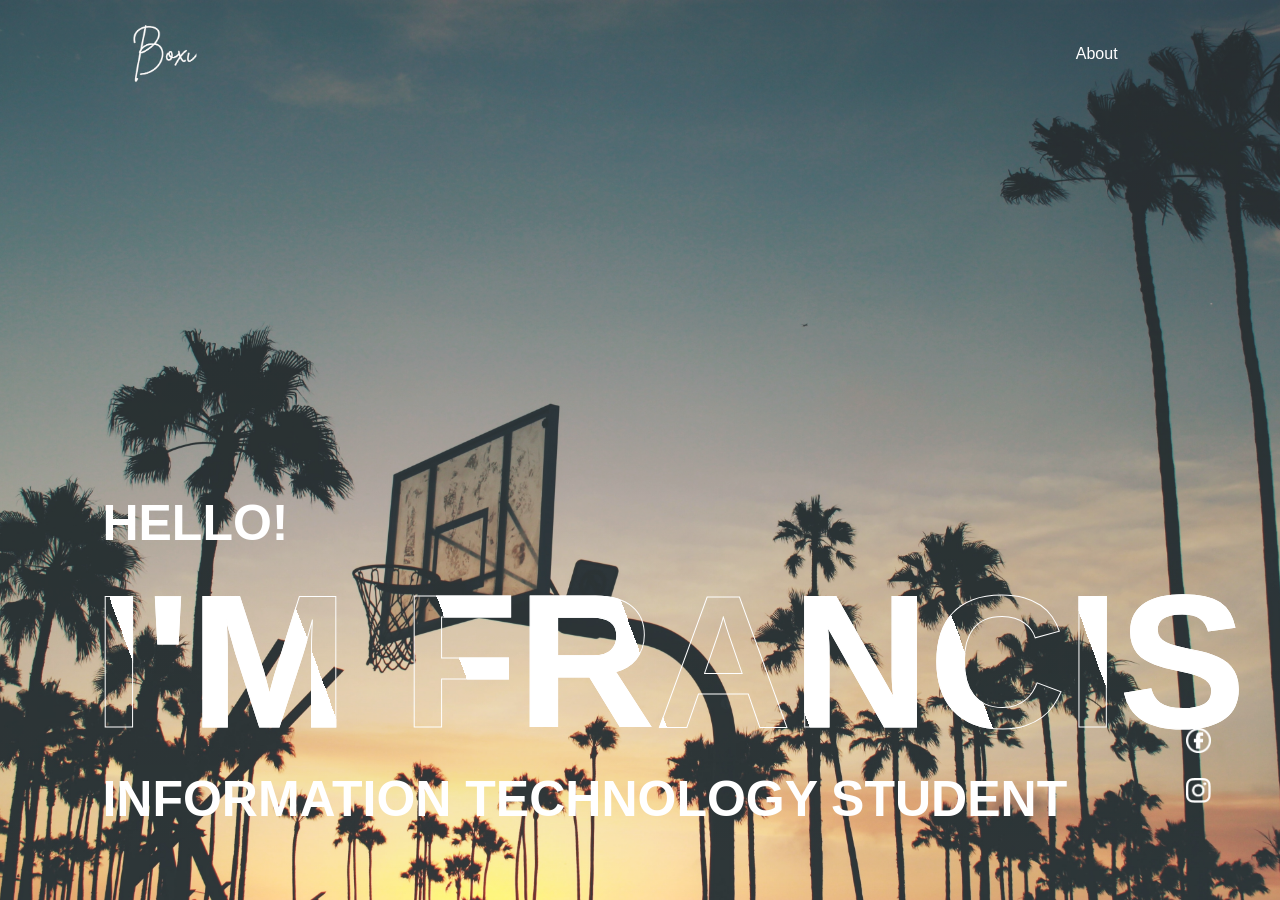
==== index.html @ 753d1e25 "update" ====
<!DOCTYPE html>
<html>
    <head>
        <meta name="viewport" content="width=device-width, initial-scale=1.0">
        <title>Personal Website</title>
        <link rel="stylesheet" href="website.css">
    </head>
    <body>
        <div class="container">
            <nav>
                <img src="images/nameLogo.png" class="logo">
                <ul>
                    <li><a href="abouttPage.html">About</a></li>
                </ul>
   
            </nav>
            <div class="text-box">
                <p>HELLO!</p>
                <h1>I'M FRANCIS</h1>
                <h3>INFORMATION TECHNOLOGY STUDENT</h3>


            </div>
            
            <div class="social-icons">
                <a href="https://www.facebook.com/jerardmcndg?mibextid=ZbWKwL"><img src="fb.png" alt=""></a>
                <a href="https://www.instagram.com/realnbox/"><img src="images/instagram.png" alt=""></a>
            </div>
        </div>
    </body>
</html>
---- website.css ----
*{
    margin: 0;
    padding: 0;
    box-sizing: border-box;
    font-family: 'poppins', sans-serif;
}

.container{
    width: 100%;
    height: 100vh;
    background-image:linear-gradient(rgba(0,0,0,0.3),transparent),url(images/basketball1.jpg);
    background-size: cover;
    background-position: center;
    padding: 0 8%;
    position: relative;
    opacity: 0.9

}

nav{
    display: flex;
    width:100%;
    align-items: center;
    flex-wrap: wrap;
    padding: 5px 0;
}

nav ul{
    flex: 1;
    text-align: right;
    padding: 30px;
}

nav ul li{
    display: inline-block;
    list-style: none;
    margin: 10px 30px;
}

nav ul li a{
    color: white;
    text-decoration: none;
    position: relative;
}

nav ul li a::after{
   content:'';
   width: 0;
   height: 3px;
   position: absolute;
   bottom: -5px;
   left: 50%;
   transform: translateX(-50%);
   background: white;
   transition: width 0.3s;
}

nav ul li a:hover::after{
    width:50%
}


.logo{
    width: 120px;
    cursor: pointer;

}

.cart-icon{
    width: 30px;
    cursor: pointer;
}

.text-box{
    color: white;
    position: absolute;
    bottom: 8%;
   
}

.text-box p{
    font-size: 50px;
    font-weight: 600;
}

.text-box h1{
    font-size: 190px;
    font-weight: 160px;
    margin-left: -10px;
    color: transparent;
    -webkit-text-stroke: 1px white;
    background: url(back.png);
    -webkit-background-clip: text;
    background-position: 0 0;
    animation: back 20s linear infinite;
}

@keyframes back{
    100%{
        background-position: 2000px 0;
    }
}


.text-box h3{
    font-size: 50px;
    font-weight:700;
 
}

.text-box .row{
    display: flex;
    align-items: center;
    flex-wrap: wrap;
    margin-top: 20px;   
}



.text-box a{
    color: white;
    text-decoration: none;
    padding: 10px 20px;
    margin-right: 20px;
    border: 2px solid white;
    align-items: center;
}

.text-box a span{
    font-size: 30px;
    line-height: 15px;
}

.social-icons{
    position:absolute;
    right: 5%;
    bottom: 8%;

}

.social-icons img{
    width: 25px;
    display:block;
    margin: 25px 5px;

}



.content {
    font-size: 17px; 
    padding: 15px;
    border-radius: 10px;
    margin-top: 60px;
    margin-left: 550px;
    border-radius: 5%;
    opacity: 0.9
    
}


.content p {
    max-width: 600px;
    margin: 0 auto; 
    margin-left: 100px;
    margin-top: 5px;
    color: white;
    font-weight: 80px;
    line-height: 1.5;
    font-family: 'Cedarville Cursive', cursive;
}


.content h1 {
    max-width: 650px;
    margin: 0 auto; 
    color: white;
    font-weight: 45px;
    font-family: 'Cedarville Cursive', cursive;
}

.cursive{
    font-weight: 700;
    max-width: 600px;
    margin: 0 auto; 
    margin-left: 100px;
    margin-top: 5px;
    color: white;
    font-weight: 80px;
    line-height: 1.5;
    font-family: 'Cedarville Cursive', cursive;
}
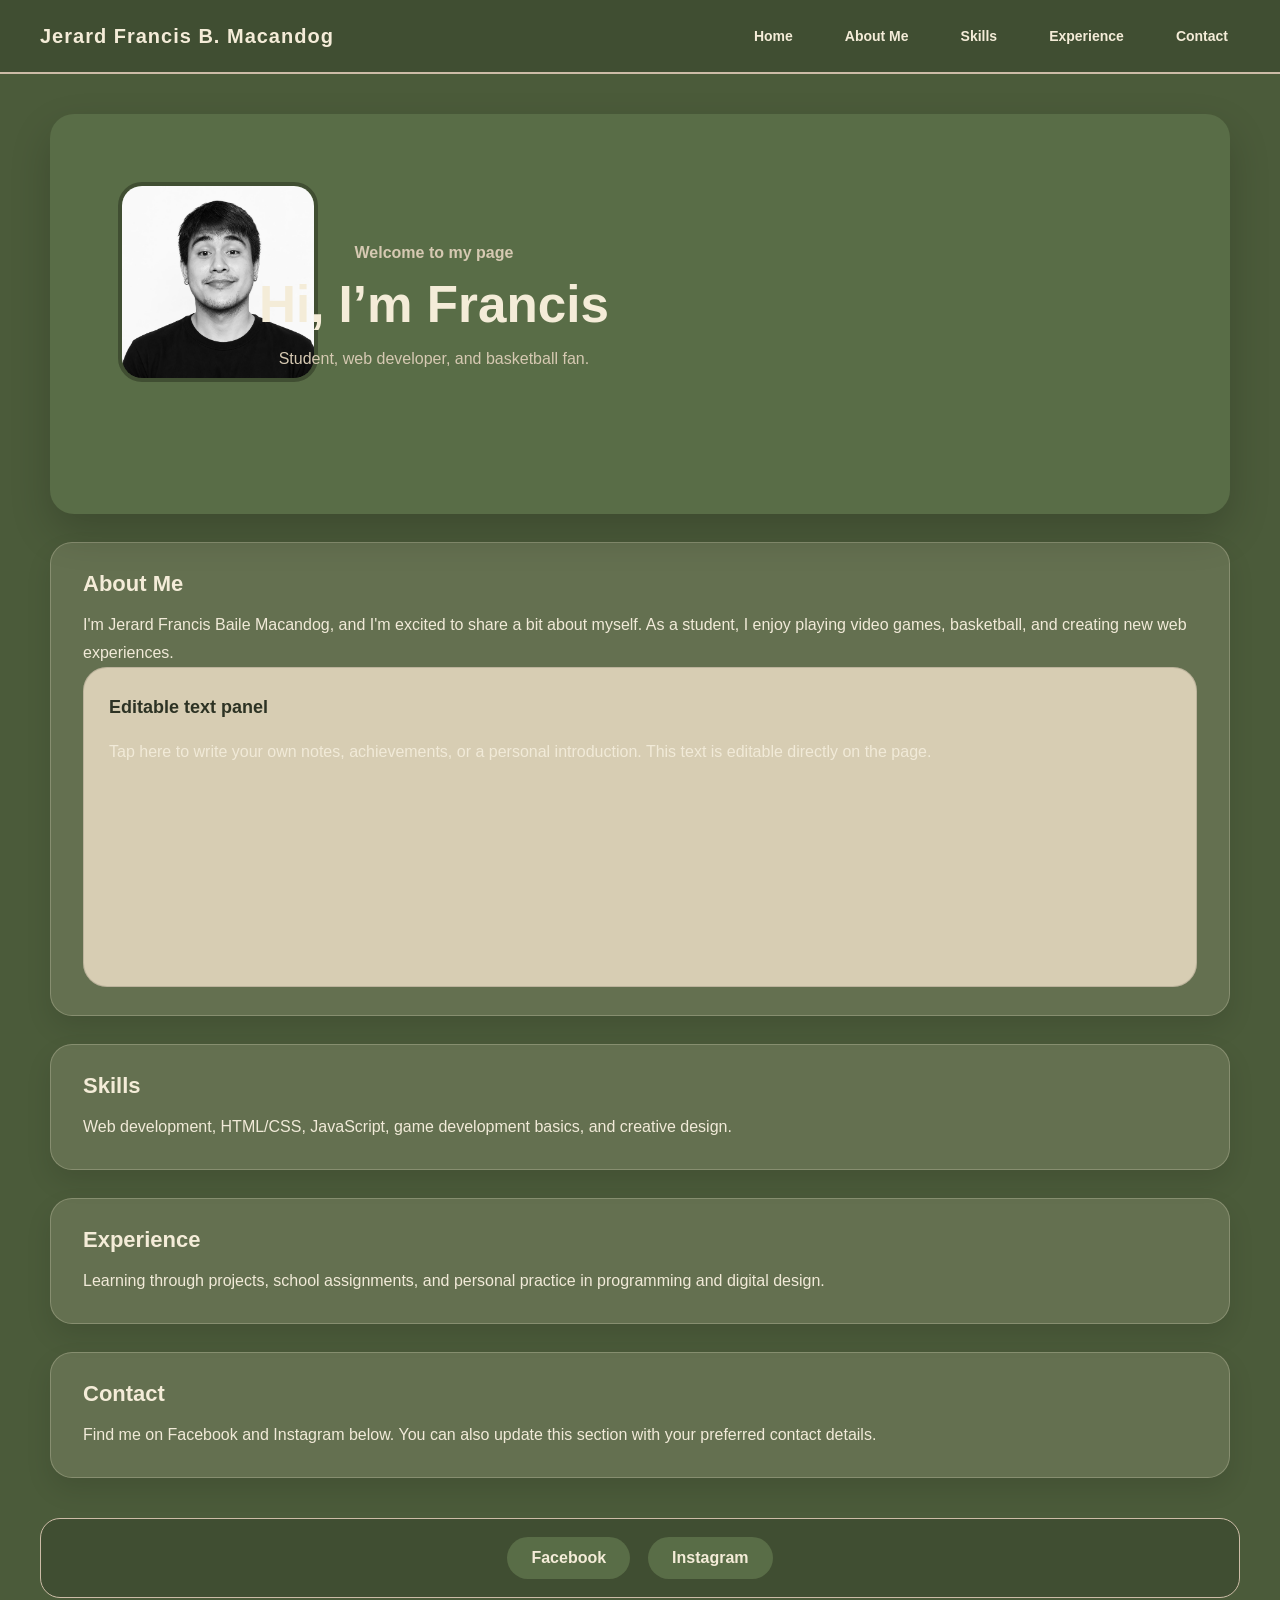
==== commit d278e15d: "update" ====
--- a/index.html
+++ b/index.html
@@ -1,31 +1,63 @@
 <!DOCTYPE html>
-<html>
+<html lang="en">
     <head>
+        <meta charset="UTF-8">
         <meta name="viewport" content="width=device-width, initial-scale=1.0">
-        <title>Personal Website</title>
+        <title>Jerard Francis B. Macandog</title>
         <link rel="stylesheet" href="website.css">
     </head>
     <body>
-        <div class="container">
-            <nav>
-                <img src="images/nameLogo.png" class="logo">
-                <ul>
-                    <li><a href="abouttPage.html">About</a></li>
-                </ul>
-   
+        <header class="top-bar">
+            <div class="brand-name">Jerard Francis B. Macandog</div>
+            <nav class="main-nav">
+                <a href="#home">Home</a>
+                <a href="#about">About Me</a>
+                <a href="#skills">Skills</a>
+                <a href="#experience">Experience</a>
+                <a href="#contact">Contact</a>
             </nav>
-            <div class="text-box">
-                <p>HELLO!</p>
-                <h1>I'M FRANCIS</h1>
-                <h3>INFORMATION TECHNOLOGY STUDENT</h3>
+        </header>
 
+        <main class="page-wrapper">
+            <section id="home" class="hero-section">
+                <div class="hero-left">
+                    <img src="images/box.jpg" alt="Jerard Francis B. Macandog" class="profile-photo">
+                    <div class="hero-title">
+                        <p>Welcome to my page</p>
+                        <h1>Hi, I’m Francis</h1>
+                        <p class="hero-description">Student, web developer, and basketball fan.</p>
+                    </div>
+                </div>
+            </section>
 
-            </div>
-            
-            <div class="social-icons">
-                <a href="https://www.facebook.com/jerardmcndg?mibextid=ZbWKwL"><img src="fb.png" alt=""></a>
-                <a href="https://www.instagram.com/realnbox/"><img src="images/instagram.png" alt=""></a>
-            </div>
-        </div>
+            <section id="about" class="section-card">
+                <h2>About Me</h2>
+                <p>I'm Jerard Francis Baile Macandog, and I'm excited to share a bit about myself. As a student, I enjoy playing video games, basketball, and creating new web experiences.</p>
+                <div class="editable-panel" contenteditable="true">
+                    <h3>Editable text panel</h3>
+                    <p>Tap here to write your own notes, achievements, or a personal introduction. This text is editable directly on the page.</p>
+                </div>
+            </section>
+
+            <section id="skills" class="section-card">
+                <h2>Skills</h2>
+                <p>Web development, HTML/CSS, JavaScript, game development basics, and creative design.</p>
+            </section>
+
+            <section id="experience" class="section-card">
+                <h2>Experience</h2>
+                <p>Learning through projects, school assignments, and personal practice in programming and digital design.</p>
+            </section>
+
+            <section id="contact" class="section-card">
+                <h2>Contact</h2>
+                <p>Find me on Facebook and Instagram below. You can also update this section with your preferred contact details.</p>
+            </section>
+        </main>
+
+        <footer class="social-footer">
+            <a href="https://www.facebook.com/jerardmcndg?mibextid=ZbWKwL" target="_blank" rel="noreferrer">Facebook</a>
+            <a href="https://www.instagram.com/" target="_blank" rel="noreferrer">Instagram</a>
+        </footer>
     </body>
-</html>+</html>
--- a/website.css
+++ b/website.css
@@ -1,193 +1,211 @@
-*{
+* {
     margin: 0;
     padding: 0;
     box-sizing: border-box;
-    font-family: 'poppins', sans-serif;
-}
-
-.container{
+    font-family: Arial, sans-serif;
+    font-weight: 700;
+}
+
+body {
+    background: #4b5b3a;
+    color: #f4ecd8;
+    min-height: 100vh;
+}
+
+a {
+    color: inherit;
+    text-decoration: none;
+}
+
+.top-bar {
     width: 100%;
-    height: 100vh;
-    background-image:linear-gradient(rgba(0,0,0,0.3),transparent),url(images/basketball1.jpg);
-    background-size: cover;
-    background-position: center;
-    padding: 0 8%;
+    padding: 20px 40px;
+    background: #404e32;
+    display: flex;
+    justify-content: space-between;
+    align-items: center;
+    position: sticky;
+    top: 0;
+    z-index: 50;
+    border-bottom: 2px solid #cdbca7;
+}
+
+.brand-name {
+    font-size: 20px;
+    letter-spacing: 1px;
+}
+
+.main-nav {
+    display: flex;
+    gap: 28px;
+    flex-wrap: wrap;
+}
+
+.main-nav a {
+    color: #f4ecd8;
+    font-size: 14px;
+    padding: 8px 12px;
+    border-radius: 6px;
+    transition: background 0.25s ease;
+}
+
+.main-nav a:hover {
+    background: rgba(255, 255, 255, 0.12);
+}
+
+.page-wrapper {
+    width: min(1200px, 100% - 40px);
+    margin: 40px auto;
+    padding: 0 10px;
+}
+
+.hero-section {
+    display: grid;
+    grid-template-columns: 1.8fr 1fr;
+    gap: 30px;
+    align-items: center;
+    background: #596d47;
+    padding: 40px;
+    border-radius: 24px;
+    box-shadow: 0 18px 40px rgba(0, 0, 0, 0.18);
     position: relative;
-    opacity: 0.9
-
-}
-
-nav{
-    display: flex;
-    width:100%;
+}
+
+.hero-left {
+    position: relative;
+    min-height: 320px;
+    display: flex;
+    justify-content: center;
     align-items: center;
-    flex-wrap: wrap;
-    padding: 5px 0;
-}
-
-nav ul{
-    flex: 1;
-    text-align: right;
-    padding: 30px;
-}
-
-nav ul li{
-    display: inline-block;
-    list-style: none;
-    margin: 10px 30px;
-}
-
-nav ul li a{
-    color: white;
-    text-decoration: none;
-    position: relative;
-}
-
-nav ul li a::after{
-   content:'';
-   width: 0;
-   height: 3px;
-   position: absolute;
-   bottom: -5px;
-   left: 50%;
-   transform: translateX(-50%);
-   background: white;
-   transition: width 0.3s;
-}
-
-nav ul li a:hover::after{
-    width:50%
-}
-
-
-.logo{
-    width: 120px;
-    cursor: pointer;
-
-}
-
-.cart-icon{
-    width: 30px;
-    cursor: pointer;
-}
-
-.text-box{
-    color: white;
+    text-align: center;
+    padding: 30px 24px;
+}
+
+.hero-title {
+    z-index: 1;
+}
+
+.hero-title p {
+    font-size: 16px;
+    color: #d6c9b2;
+    margin-bottom: 16px;
+}
+
+.hero-title h1 {
+    font-size: clamp(36px, 4vw, 64px);
+    line-height: 1.05;
+    color: #f4ecd8;
+    margin-bottom: 18px;
+}
+
+.hero-description {
+    color: #d6c9b2;
+    font-weight: 400;
+}
+
+.profile-photo {
     position: absolute;
-    bottom: 8%;
-   
-}
-
-.text-box p{
-    font-size: 50px;
-    font-weight: 600;
-}
-
-.text-box h1{
-    font-size: 190px;
-    font-weight: 160px;
-    margin-left: -10px;
-    color: transparent;
-    -webkit-text-stroke: 1px white;
-    background: url(back.png);
-    -webkit-background-clip: text;
-    background-position: 0 0;
-    animation: back 20s linear infinite;
-}
-
-@keyframes back{
-    100%{
-        background-position: 2000px 0;
-    }
-}
-
-
-.text-box h3{
-    font-size: 50px;
-    font-weight:700;
- 
-}
-
-.text-box .row{
-    display: flex;
-    align-items: center;
-    flex-wrap: wrap;
-    margin-top: 20px;   
-}
-
-
-
-.text-box a{
-    color: white;
-    text-decoration: none;
-    padding: 10px 20px;
-    margin-right: 20px;
-    border: 2px solid white;
-    align-items: center;
-}
-
-.text-box a span{
-    font-size: 30px;
-    line-height: 15px;
-}
-
-.social-icons{
-    position:absolute;
-    right: 5%;
-    bottom: 8%;
-
-}
-
-.social-icons img{
-    width: 25px;
-    display:block;
-    margin: 25px 5px;
-
-}
-
-
-
-.content {
-    font-size: 17px; 
-    padding: 15px;
-    border-radius: 10px;
-    margin-top: 60px;
-    margin-left: 550px;
-    border-radius: 5%;
-    opacity: 0.9
-    
-}
-
-
-.content p {
-    max-width: 600px;
-    margin: 0 auto; 
-    margin-left: 100px;
-    margin-top: 5px;
-    color: white;
-    font-weight: 80px;
-    line-height: 1.5;
-    font-family: 'Cedarville Cursive', cursive;
-}
-
-
-.content h1 {
-    max-width: 650px;
-    margin: 0 auto; 
-    color: white;
-    font-weight: 45px;
-    font-family: 'Cedarville Cursive', cursive;
-}
-
-.cursive{
-    font-weight: 700;
-    max-width: 600px;
-    margin: 0 auto; 
-    margin-left: 100px;
-    margin-top: 5px;
-    color: white;
-    font-weight: 80px;
-    line-height: 1.5;
-    font-family: 'Cedarville Cursive', cursive;
-}
-
+    top: 28px;
+    left: 28px;
+    width: 200px;
+    max-width: 200px;
+    aspect-ratio: 1 / 1;
+    object-fit: cover;
+    border-radius: 24px;
+    border: 4px solid #404e32;
+    background: #e4d7be;
+}
+
+.editable-panel {
+    background: rgba(228, 215, 190, 0.9);
+    color: #2d3324;
+    padding: 26px;
+    border-radius: 24px;
+    min-height: 320px;
+    box-shadow: inset 0 0 0 1px rgba(66, 64, 50, 0.18);
+    line-height: 1.6;
+}
+
+.editable-panel h3 {
+    margin-bottom: 16px;
+    font-size: 18px;
+}
+
+.editable-panel p {
+    font-weight: 400;
+}
+
+.section-card {
+    background: rgba(255, 241, 218, 0.14);
+    border: 1px solid rgba(245, 236, 207, 0.24);
+    border-radius: 22px;
+    padding: 28px 32px;
+    margin-top: 28px;
+    box-shadow: 0 12px 26px rgba(0, 0, 0, 0.1);
+}
+
+.section-card h2 {
+    margin-bottom: 14px;
+    color: #f4ecd8;
+    font-size: 22px;
+}
+
+.section-card p {
+    font-weight: 400;
+    color: #f1ead8;
+    line-height: 1.75;
+}
+
+.social-footer {
+    width: min(1200px, 100% - 40px);
+    margin: 40px auto 60px;
+    padding: 18px 20px;
+    border-radius: 20px;
+    display: flex;
+    justify-content: center;
+    gap: 18px;
+    background: #404e32;
+    border: 1px solid #cdbca7;
+}
+
+.social-footer a {
+    color: #f4ecd8;
+    background: #596d47;
+    padding: 12px 24px;
+    border-radius: 999px;
+    transition: transform 0.2s ease;
+}
+
+.social-footer a:hover {
+    transform: translateY(-2px);
+}
+
+@media (max-width: 900px) {
+    .hero-section {
+        grid-template-columns: 1fr;
+    }
+    .top-bar {
+        flex-direction: column;
+        gap: 16px;
+        align-items: flex-start;
+    }
+    .main-nav {
+        width: 100%;
+        justify-content: flex-start;
+        gap: 14px;
+    }
+}
+
+@media (max-width: 640px) {
+    .page-wrapper {
+        margin: 24px auto;
+    }
+    .hero-section {
+        padding: 28px;
+    }
+    .social-footer {
+        flex-direction: column;
+        align-items: stretch;
+    }
+}
+
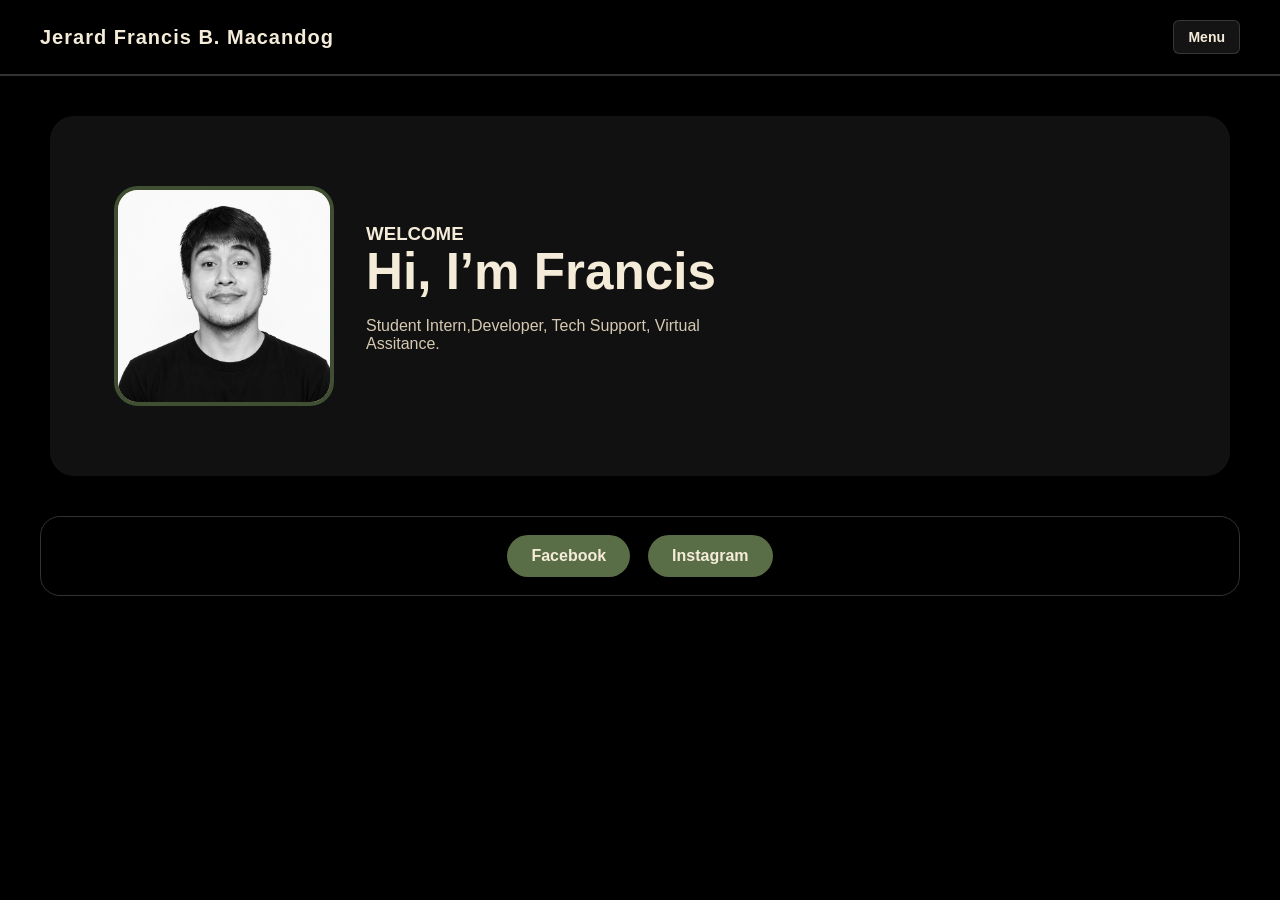
==== commit 2861f0e3: "coomit" ====
--- a/index.html
+++ b/index.html
@@ -9,13 +9,20 @@
     <body>
         <header class="top-bar">
             <div class="brand-name">Jerard Francis B. Macandog</div>
-            <nav class="main-nav">
-                <a href="#home">Home</a>
-                <a href="#about">About Me</a>
-                <a href="#skills">Skills</a>
-                <a href="#experience">Experience</a>
-                <a href="#contact">Contact</a>
-            </nav>
+            <div class="dropdown">
+                <details>
+                    <summary>Menu</summary>
+                    <div class="dropdown-menu">
+                        <a href="index.html">Home</a>
+                        <a href="about.html">About Me</a>
+                        <a href="skills.html">Skills</a>
+                        <a href="projects.html">Projects</a>
+                        <a href="experience.html">Experience</a>
+                        <a href="cv.html">Curriculum Vitae</a>
+                        <a href="contact.html">Contact</a>
+                    </div>
+                </details>
+            </div>
         </header>
 
         <main class="page-wrapper">
@@ -23,35 +30,11 @@
                 <div class="hero-left">
                     <img src="images/box.jpg" alt="Jerard Francis B. Macandog" class="profile-photo">
                     <div class="hero-title">
-                        <p>Welcome to my page</p>
+                        <h3>WELCOME</h3>
                         <h1>Hi, I’m Francis</h1>
-                        <p class="hero-description">Student, web developer, and basketball fan.</p>
+                        <p class="hero-description">Student Intern,Developer, Tech Support, Virtual Assitance.</p>
                     </div>
                 </div>
-            </section>
-
-            <section id="about" class="section-card">
-                <h2>About Me</h2>
-                <p>I'm Jerard Francis Baile Macandog, and I'm excited to share a bit about myself. As a student, I enjoy playing video games, basketball, and creating new web experiences.</p>
-                <div class="editable-panel" contenteditable="true">
-                    <h3>Editable text panel</h3>
-                    <p>Tap here to write your own notes, achievements, or a personal introduction. This text is editable directly on the page.</p>
-                </div>
-            </section>
-
-            <section id="skills" class="section-card">
-                <h2>Skills</h2>
-                <p>Web development, HTML/CSS, JavaScript, game development basics, and creative design.</p>
-            </section>
-
-            <section id="experience" class="section-card">
-                <h2>Experience</h2>
-                <p>Learning through projects, school assignments, and personal practice in programming and digital design.</p>
-            </section>
-
-            <section id="contact" class="section-card">
-                <h2>Contact</h2>
-                <p>Find me on Facebook and Instagram below. You can also update this section with your preferred contact details.</p>
             </section>
         </main>
 
--- a/website.css
+++ b/website.css
@@ -7,7 +7,7 @@
 }
 
 body {
-    background: #4b5b3a;
+    background: #000000;
     color: #f4ecd8;
     min-height: 100vh;
 }
@@ -20,14 +20,14 @@
 .top-bar {
     width: 100%;
     padding: 20px 40px;
-    background: #404e32;
+    background: #000000;
     display: flex;
     justify-content: space-between;
     align-items: center;
     position: sticky;
     top: 0;
     z-index: 50;
-    border-bottom: 2px solid #cdbca7;
+    border-bottom: 2px solid #333333;
 }
 
 .brand-name {
@@ -35,22 +35,56 @@
     letter-spacing: 1px;
 }
 
+.dropdown {
+    position: relative;
+}
+
+.dropdown details {
+    position: relative;
+}
+
+.dropdown summary {
+    list-style: none;
+    cursor: pointer;
+    color: #f4ecd8;
+    font-size: 14px;
+    padding: 8px 14px;
+    border-radius: 6px;
+    background: rgba(255, 255, 255, 0.08);
+    border: 1px solid rgba(244, 236, 216, 0.16);
+}
+
+.dropdown summary::-webkit-details-marker {
+    display: none;
+}
+
+.dropdown-menu {
+    position: absolute;
+    right: 0;
+    top: calc(100% + 10px);
+    display: grid;
+    gap: 10px;
+    background: #000000;
+    padding: 16px;
+    border-radius: 16px;
+    border: 1px solid rgba(244, 236, 216, 0.16);
+    box-shadow: 0 18px 40px rgba(0, 0, 0, 0.18);
+    z-index: 100;
+}
+
+.dropdown-menu a {
+    color: #f4ecd8;
+    padding: 10px 14px;
+    border-radius: 10px;
+    transition: background 0.2s ease;
+}
+
+.dropdown-menu a:hover {
+    background: rgba(255, 255, 255, 0.12);
+}
+
 .main-nav {
-    display: flex;
-    gap: 28px;
-    flex-wrap: wrap;
-}
-
-.main-nav a {
-    color: #f4ecd8;
-    font-size: 14px;
-    padding: 8px 12px;
-    border-radius: 6px;
-    transition: background 0.25s ease;
-}
-
-.main-nav a:hover {
-    background: rgba(255, 255, 255, 0.12);
+    display: none;
 }
 
 .page-wrapper {
@@ -64,7 +98,7 @@
     grid-template-columns: 1.8fr 1fr;
     gap: 30px;
     align-items: center;
-    background: #596d47;
+    background: #111111;
     padding: 40px;
     border-radius: 24px;
     box-shadow: 0 18px 40px rgba(0, 0, 0, 0.18);
@@ -73,16 +107,17 @@
 
 .hero-left {
     position: relative;
-    min-height: 320px;
-    display: flex;
-    justify-content: center;
-    align-items: center;
-    text-align: center;
+    display: flex;
+    justify-content: flex-start;
+    align-items: center;
+    text-align: left;
     padding: 30px 24px;
+    gap: 32px;
 }
 
 .hero-title {
     z-index: 1;
+    max-width: 700px;
 }
 
 .hero-title p {
@@ -104,11 +139,8 @@
 }
 
 .profile-photo {
-    position: absolute;
-    top: 28px;
-    left: 28px;
-    width: 200px;
-    max-width: 200px;
+    width: 220px;
+    max-width: 220px;
     aspect-ratio: 1 / 1;
     object-fit: cover;
     border-radius: 24px;
@@ -117,12 +149,12 @@
 }
 
 .editable-panel {
-    background: rgba(228, 215, 190, 0.9);
-    color: #2d3324;
+    background: rgba(19, 19, 19, 0.95);
+    color: #f4ecd8;
     padding: 26px;
     border-radius: 24px;
     min-height: 320px;
-    box-shadow: inset 0 0 0 1px rgba(66, 64, 50, 0.18);
+    box-shadow: inset 0 0 0 1px rgba(255, 255, 255, 0.12);
     line-height: 1.6;
 }
 
@@ -136,8 +168,8 @@
 }
 
 .section-card {
-    background: rgba(255, 241, 218, 0.14);
-    border: 1px solid rgba(245, 236, 207, 0.24);
+    background: rgba(255, 255, 255, 0.06);
+    border: 1px solid rgba(255, 255, 255, 0.14);
     border-radius: 22px;
     padding: 28px 32px;
     margin-top: 28px;
@@ -154,6 +186,32 @@
     font-weight: 400;
     color: #f1ead8;
     line-height: 1.75;
+    margin-bottom: 24px;
+}
+
+.skill-badges {
+    display: flex;
+    flex-wrap: wrap;
+    gap: 10px;
+    margin-top: 18px;
+}
+
+.skill-badge {
+    display: inline-flex;
+    align-items: center;
+    gap: 8px;
+    padding: 10px 14px;
+    background: rgba(255, 255, 255, 0.08);
+    border: 1px solid rgba(255, 255, 255, 0.14);
+    border-radius: 999px;
+    color: #f4ecd8;
+    font-size: 0.95rem;
+    line-height: 1.4;
+    white-space: nowrap;
+}
+
+.section-card p:last-child {
+    margin-bottom: 0;
 }
 
 .social-footer {
@@ -164,8 +222,8 @@
     display: flex;
     justify-content: center;
     gap: 18px;
-    background: #404e32;
-    border: 1px solid #cdbca7;
+    background: #000000;
+    border: 1px solid #333333;
 }
 
 .social-footer a {
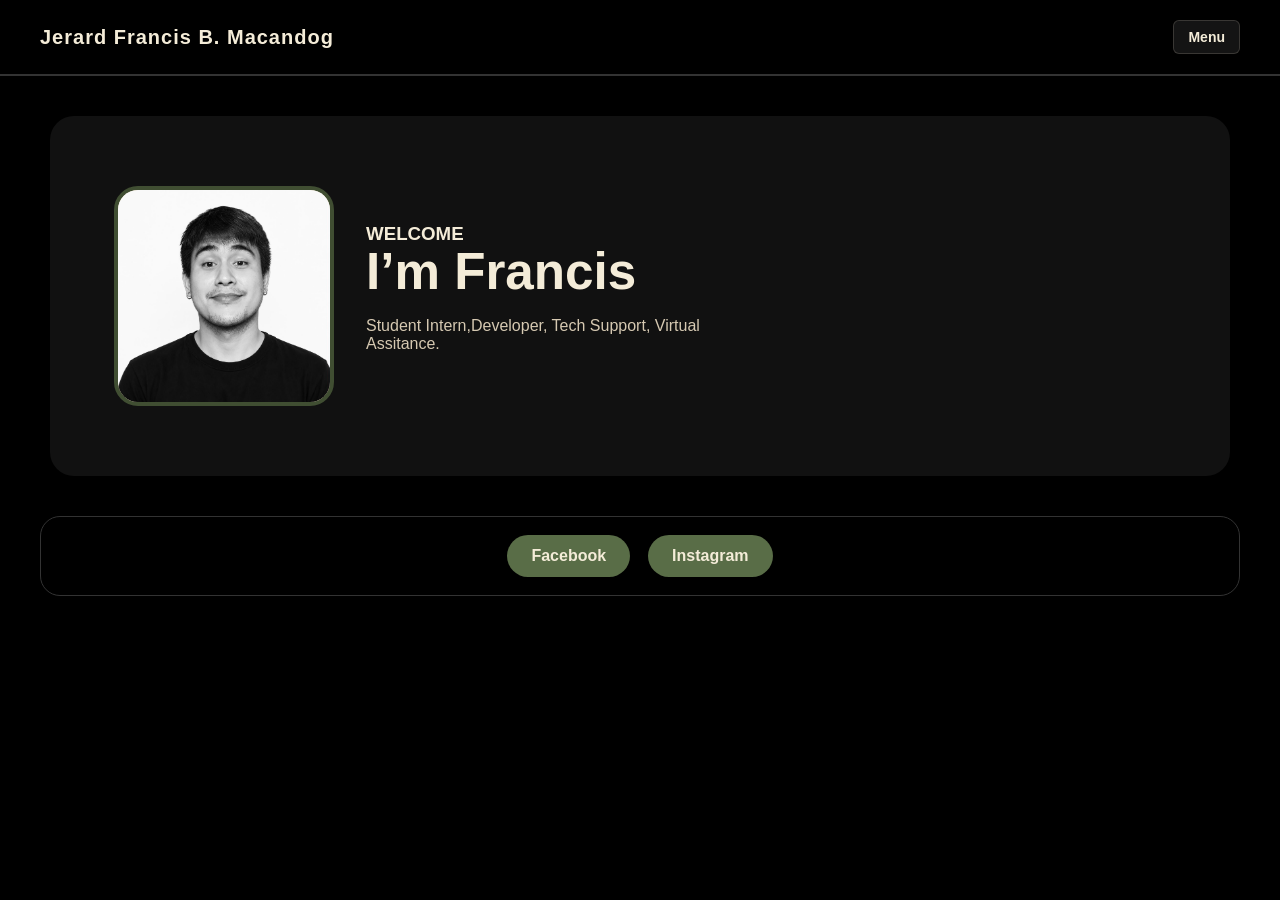
==== commit 626c0acc: "commit" ====
--- a/index.html
+++ b/index.html
@@ -31,7 +31,7 @@
                     <img src="images/box.jpg" alt="Jerard Francis B. Macandog" class="profile-photo">
                     <div class="hero-title">
                         <h3>WELCOME</h3>
-                        <h1>Hi, I’m Francis</h1>
+                        <h1>I’m Francis</h1>
                         <p class="hero-description">Student Intern,Developer, Tech Support, Virtual Assitance.</p>
                     </div>
                 </div>
--- a/website.css
+++ b/website.css
@@ -192,15 +192,25 @@
 .skill-badges {
     display: flex;
     flex-wrap: wrap;
-    gap: 10px;
+    gap: 16px;
     margin-top: 18px;
+}
+
+.skill-group {
+    margin-bottom: 40px;
+}
+
+.skill-group h3 {
+    margin-bottom: 16px;
+    color: #f4ecd8;
+    font-size: 1.1rem;
 }
 
 .skill-badge {
     display: inline-flex;
     align-items: center;
     gap: 8px;
-    padding: 10px 14px;
+    padding: 12px 18px;
     background: rgba(255, 255, 255, 0.08);
     border: 1px solid rgba(255, 255, 255, 0.14);
     border-radius: 999px;
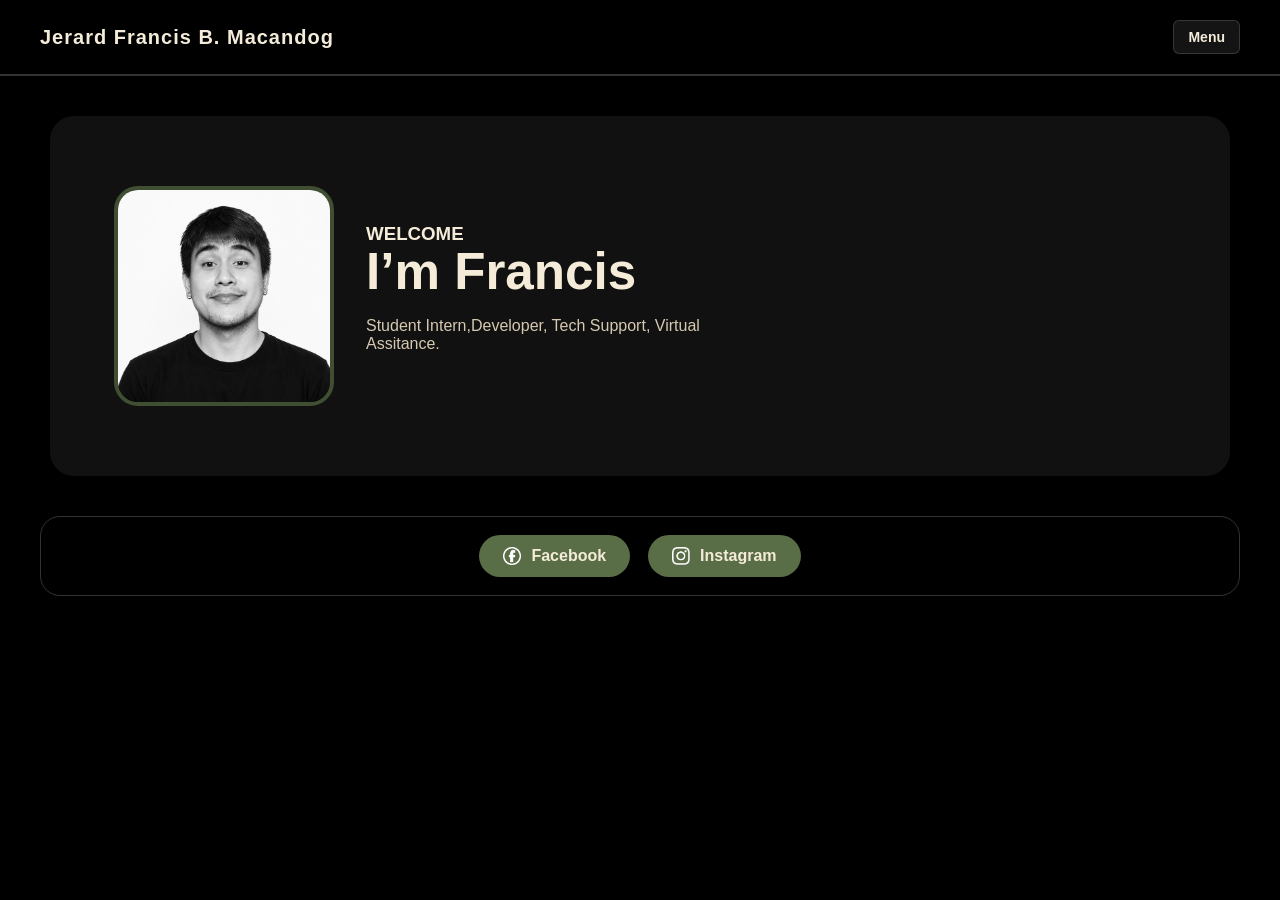
==== commit 071a3573: "commit" ====
--- a/index.html
+++ b/index.html
@@ -39,8 +39,12 @@
         </main>
 
         <footer class="social-footer">
-            <a href="https://www.facebook.com/jerardmcndg?mibextid=ZbWKwL" target="_blank" rel="noreferrer">Facebook</a>
-            <a href="https://www.instagram.com/" target="_blank" rel="noreferrer">Instagram</a>
+            <a href="https://www.facebook.com/jerardmcndg?mibextid=ZbWKwL" target="_blank" rel="noreferrer">
+                <img src="images/fb.png" alt="Facebook icon" class="social-icon"> Facebook
+            </a>
+            <a href="https://www.instagram.com/" target="_blank" rel="noreferrer">
+                <img src="images/instagram.png" alt="Instagram icon" class="social-icon"> Instagram
+            </a>
         </footer>
     </body>
 </html>
--- a/website.css
+++ b/website.css
@@ -224,6 +224,65 @@
     margin-bottom: 0;
 }
 
+.project-board {
+    display: inline-block;
+    width: auto;
+    max-width: 100%;
+    background: rgba(255, 255, 255, 0.06);
+    border: 1px solid rgba(255, 255, 255, 0.16);
+    border-radius: 22px;
+    padding: 24px 28px;
+    margin: 24px 0;
+    box-shadow: 0 14px 30px rgba(0, 0, 0, 0.14);
+}
+
+.project-board h3 {
+    margin-bottom: 14px;
+    color: #f4ecd8;
+    font-size: 1.25rem;
+}
+
+.project-with-image {
+    display: grid;
+    gap: 18px;
+}
+
+.project-image {
+    width: 100%;
+    max-height: 280px;
+    object-fit: cover;
+    border: 1px solid rgba(255, 255, 255, 0.16);
+    border-radius: 20px;
+}
+
+.project-board p {
+    color: #d6c9b2;
+    line-height: 1.75;
+    margin-bottom: 16px;
+}
+
+.project-board a {
+    display: inline-flex;
+    align-items: center;
+    gap: 10px;
+    color: #f4ecd8;
+    background: rgba(255, 255, 255, 0.08);
+    padding: 10px 18px;
+    border-radius: 999px;
+    border: 1px solid rgba(244, 236, 216, 0.2);
+    transition: transform 0.2s ease, background 0.2s ease;
+}
+
+.project-board a:hover {
+    transform: translateY(-2px);
+    background: rgba(255, 255, 255, 0.14);
+}
+
+.link-icon {
+    width: 18px;
+    height: 18px;
+}
+
 .social-footer {
     width: min(1200px, 100% - 40px);
     margin: 40px auto 60px;
@@ -237,6 +296,9 @@
 }
 
 .social-footer a {
+    display: inline-flex;
+    align-items: center;
+    gap: 10px;
     color: #f4ecd8;
     background: #596d47;
     padding: 12px 24px;
@@ -248,6 +310,10 @@
     transform: translateY(-2px);
 }
 
+.social-icon {
+    width: 18px;
+    height: 18px;
+}
 @media (max-width: 900px) {
     .hero-section {
         grid-template-columns: 1fr;
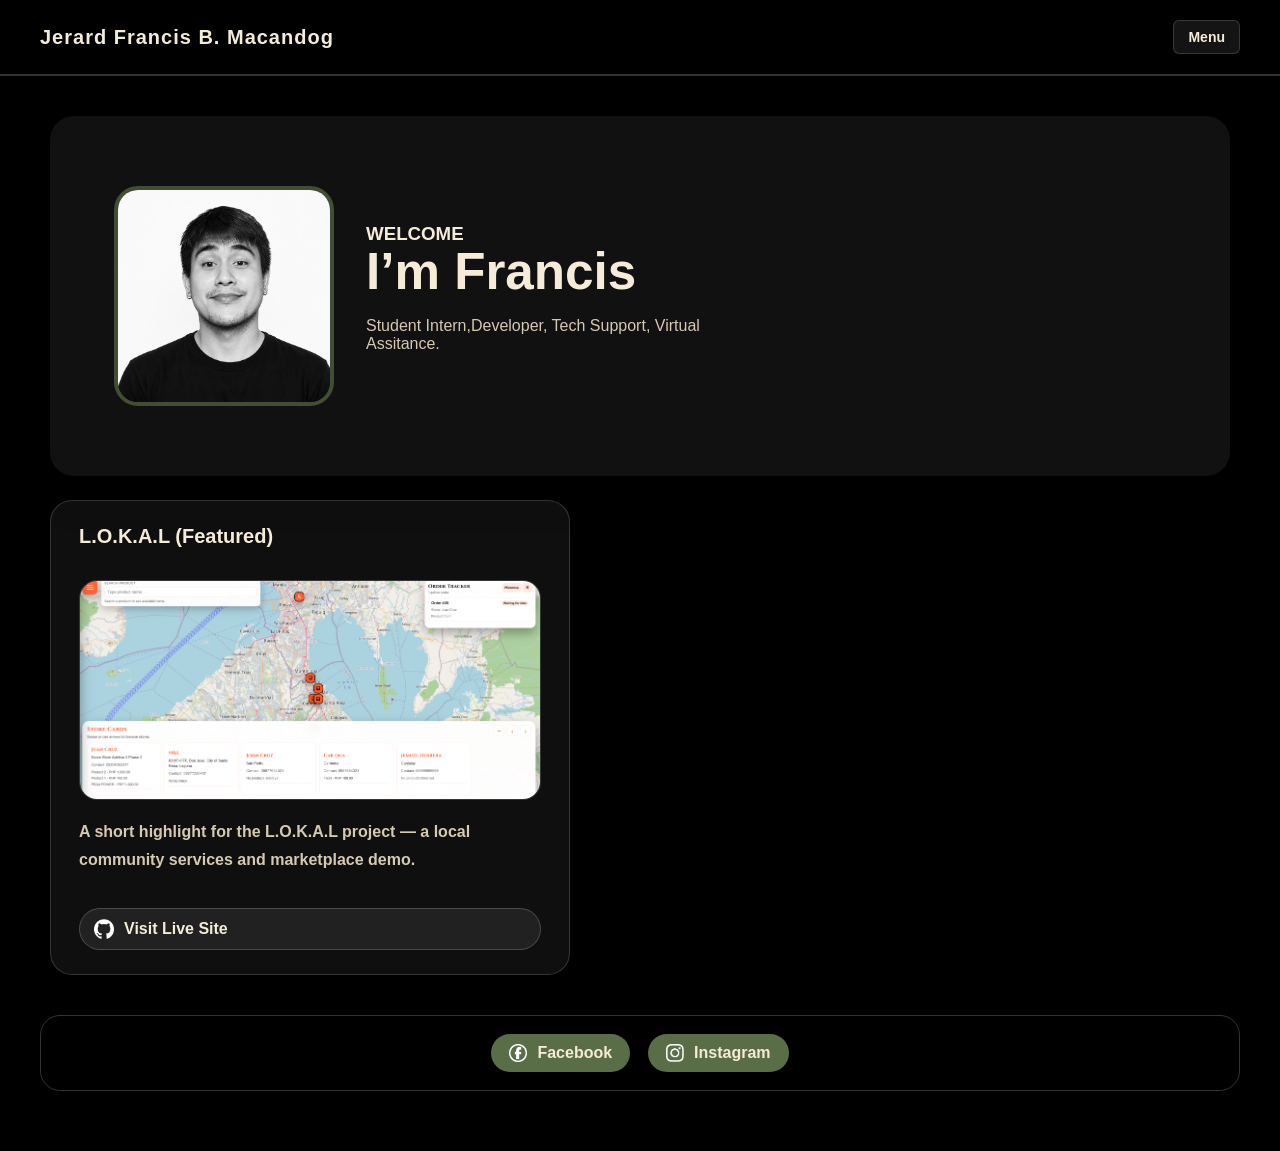
==== commit a7b2ef58: "commit" ====
--- a/index.html
+++ b/index.html
@@ -36,6 +36,16 @@
                     </div>
                 </div>
             </section>
+        
+            <section class="project-board project-with-image index-project">
+                <h3>L.O.K.A.L (Featured)</h3>
+                <img src="images/lokal.png" alt="L.O.K.A.L project screenshot" class="project-image">
+                <p>A short highlight for the L.O.K.A.L project — a local community services and marketplace demo.</p>
+                <a href="https://lokal-dev.com/home.php" target="_blank" rel="noreferrer">
+                    <img src="images/github.png" alt="GitHub icon" class="link-icon"> Visit Live Site
+                </a>
+            </section>
+
         </main>
 
         <footer class="social-footer">
--- a/website.css
+++ b/website.css
@@ -236,6 +236,11 @@
     box-shadow: 0 14px 30px rgba(0, 0, 0, 0.14);
 }
 
+.project-board.project-with-image {
+    display: grid;
+    gap: 18px;
+}
+
 .project-board h3 {
     margin-bottom: 14px;
     color: #f4ecd8;
@@ -255,19 +260,57 @@
     border-radius: 20px;
 }
 
+/* Index featured project sizing (keep card compact on homepage) */
+.index-project {
+    display: inline-block;
+    max-width: 520px;
+    width: 100%;
+}
+
+.index-project .project-image {
+    max-height: 220px;
+    border-radius: 18px;
+}
+
 .project-board p {
     color: #d6c9b2;
     line-height: 1.75;
     margin-bottom: 16px;
 }
 
+.capstone-board {
+    background: rgba(255, 255, 255, 0.06);
+    border: 1px solid rgba(255, 255, 255, 0.18);
+    border-radius: 22px;
+    padding: 22px 26px;
+    margin: 28px 0;
+    max-width: 760px;
+}
+
+.capstone-board h3 {
+    margin-bottom: 12px;
+    color: #f4ecd8;
+    font-size: 1.25rem;
+}
+
+.capstone-content h4 {
+    margin: 6px 0 10px 0;
+    color: #d6c9b2;
+    font-size: 1rem;
+}
+
+.capstone-content p {
+    color: #e9dfc6;
+    line-height: 1.8;
+}
+
 .project-board a {
     display: inline-flex;
     align-items: center;
     gap: 10px;
     color: #f4ecd8;
     background: rgba(255, 255, 255, 0.08);
-    padding: 10px 18px;
+    padding: 10px 14px;
     border-radius: 999px;
     border: 1px solid rgba(244, 236, 216, 0.2);
     transition: transform 0.2s ease, background 0.2s ease;
@@ -279,8 +322,10 @@
 }
 
 .link-icon {
-    width: 18px;
-    height: 18px;
+    width: 20px;
+    height: 20px;
+    object-fit: contain;
+    display: block;
 }
 
 .social-footer {
@@ -301,7 +346,7 @@
     gap: 10px;
     color: #f4ecd8;
     background: #596d47;
-    padding: 12px 24px;
+    padding: 10px 18px;
     border-radius: 999px;
     transition: transform 0.2s ease;
 }
@@ -313,6 +358,8 @@
 .social-icon {
     width: 18px;
     height: 18px;
+    object-fit: contain;
+    display: block;
 }
 @media (max-width: 900px) {
     .hero-section {
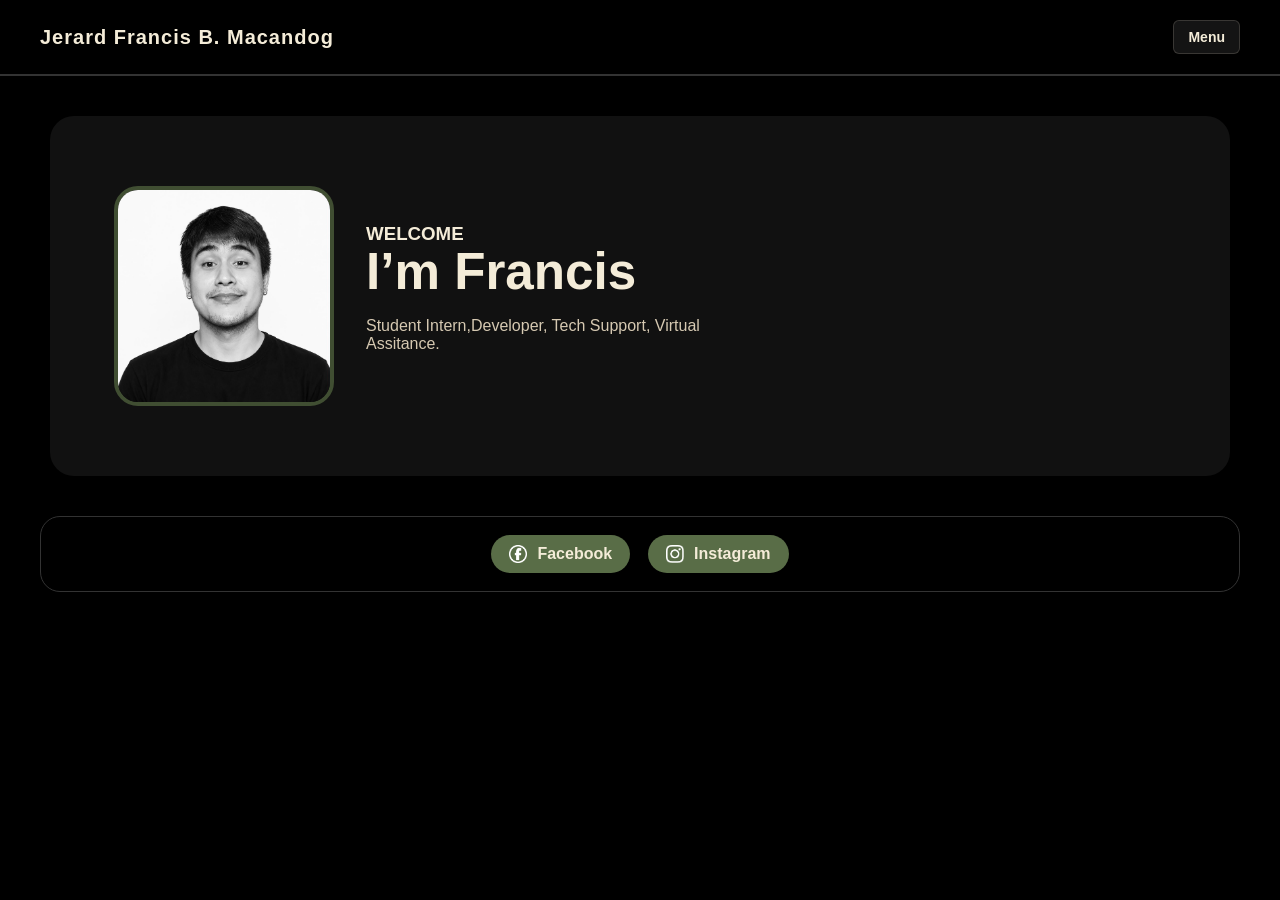
==== commit 03dbb8ca: "commit" ====
--- a/index.html
+++ b/index.html
@@ -37,14 +37,7 @@
                 </div>
             </section>
         
-            <section class="project-board project-with-image index-project">
-                <h3>L.O.K.A.L (Featured)</h3>
-                <img src="images/lokal.png" alt="L.O.K.A.L project screenshot" class="project-image">
-                <p>A short highlight for the L.O.K.A.L project — a local community services and marketplace demo.</p>
-                <a href="https://lokal-dev.com/home.php" target="_blank" rel="noreferrer">
-                    <img src="images/github.png" alt="GitHub icon" class="link-icon"> Visit Live Site
-                </a>
-            </section>
+           
 
         </main>
 
--- a/website.css
+++ b/website.css
@@ -283,7 +283,7 @@
     border: 1px solid rgba(255, 255, 255, 0.18);
     border-radius: 22px;
     padding: 22px 26px;
-    margin: 28px 0;
+    margin: 28px auto;
     max-width: 760px;
 }
 
@@ -299,10 +299,55 @@
     font-size: 1rem;
 }
 
+.capstone-extended {
+    display: flex;
+    flex-direction: column;
+    align-items: center;
+    gap: 26px;
+}
+
+.capstone-slideshow {
+    margin: 18px auto 22px;
+    max-width: 100%;
+    width: 100%;
+    background: transparent;
+    padding: 0;
+    border-radius: 0;
+    border: none;
+}
+.capstone-slideshow .slides { position: relative; overflow: visible; height: auto; }
+.capstone-slideshow .slide { width: 100%; height: auto; object-fit: contain; display: none; border-radius: 0; border: none; }
+.capstone-slideshow .slide:first-child { display: block; }
+.capstone-slideshow .slideshow-controls { margin-top: 12px; display:flex; gap:8px; justify-content:center; }
+.capstone-slideshow .slideshow-controls .prev,
+.capstone-slideshow .slideshow-controls .next { background: rgba(255,255,255,0.12); color: #f4ecd8; border: none; padding: 10px 14px; border-radius: 999px; cursor: pointer; }
+.capstone-slideshow .slides-dots { display:none; }
+
 .capstone-content p {
     color: #e9dfc6;
     line-height: 1.8;
 }
+
+/* Capstone slideshow styles */
+.capstone-slideshow {
+    margin-top: 18px;
+    margin-bottom: 22px;
+    max-width: 760px;
+    width: 100%;
+    background: rgba(255,255,255,0.02);
+    padding: 12px;
+    border-radius: 16px;
+    border: 1px solid rgba(255,255,255,0.06);
+}
+.capstone-slideshow .slides { position: relative; overflow: hidden; height: 280px; }
+.capstone-slideshow .slide { width: 100%; height: 100%; object-fit: cover; display: none; border-radius: 12px; }
+.capstone-slideshow .slide:first-child { display: block; }
+.capstone-slideshow .slideshow-controls { margin-top: 8px; display:flex; gap:8px; justify-content:flex-end; }
+.capstone-slideshow .slideshow-controls .prev,
+.capstone-slideshow .slideshow-controls .next { background: rgba(255,255,255,0.1); color: #f4ecd8; border: none; padding: 8px 12px; border-radius: 10px; cursor: pointer; }
+.capstone-slideshow .slides-dots { margin-top: 8px; display:flex; gap:8px; justify-content:center; }
+.capstone-slideshow .slides-dots button { width:10px; height:10px; border-radius:50%; background: rgba(255,255,255,0.12); border:none; cursor:pointer; }
+.capstone-slideshow .slides-dots button.active { background: #f4ecd8; }
 
 .project-board a {
     display: inline-flex;
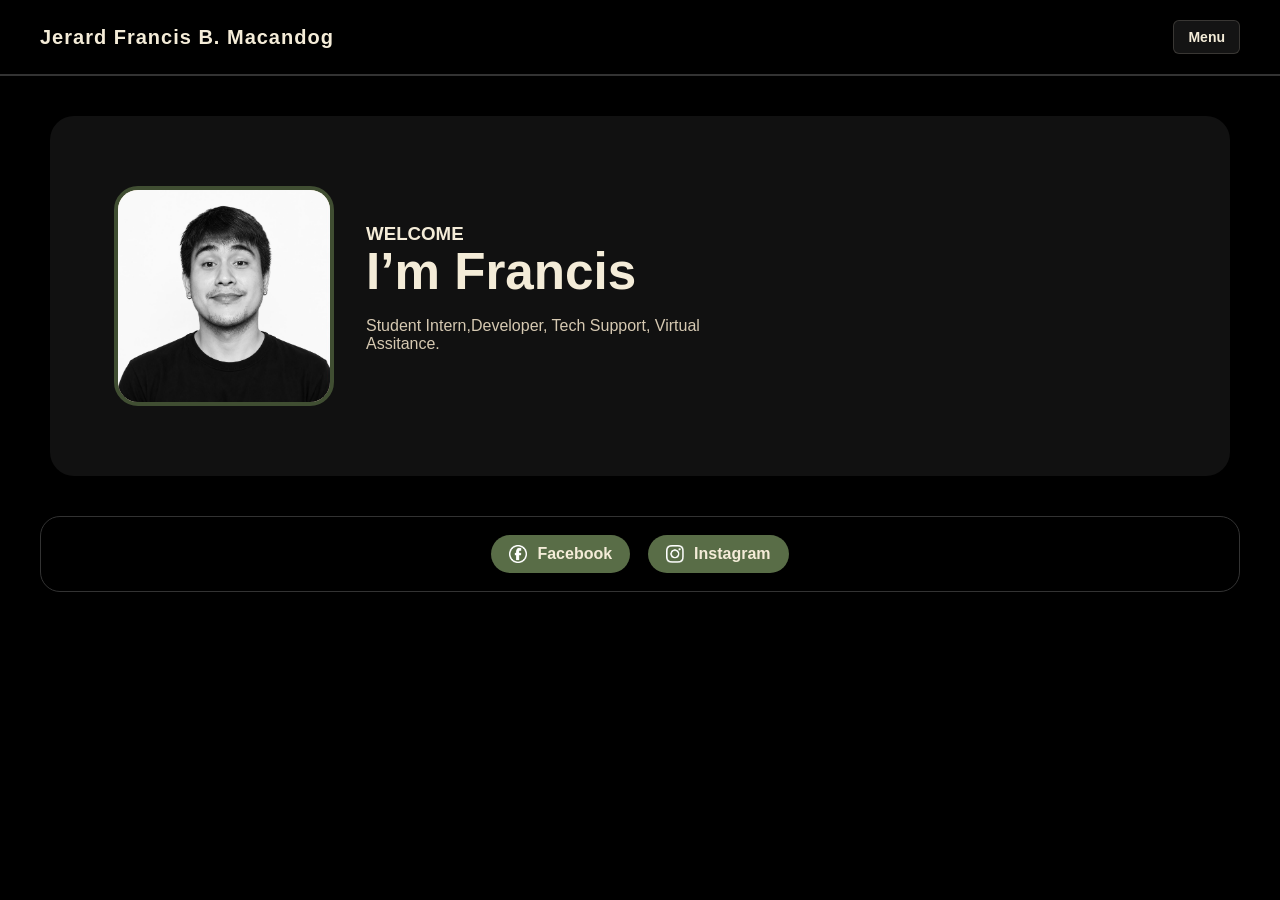
==== commit 5460ca41: "commit" ====
--- a/index.html
+++ b/index.html
@@ -17,7 +17,7 @@
                         <a href="about.html">About Me</a>
                         <a href="skills.html">Skills</a>
                         <a href="projects.html">Projects</a>
-                        <a href="experience.html">Experience</a>
+                        <a href="capstone.html">Capstone</a>
                         <a href="cv.html">Curriculum Vitae</a>
                         <a href="contact.html">Contact</a>
                     </div>
